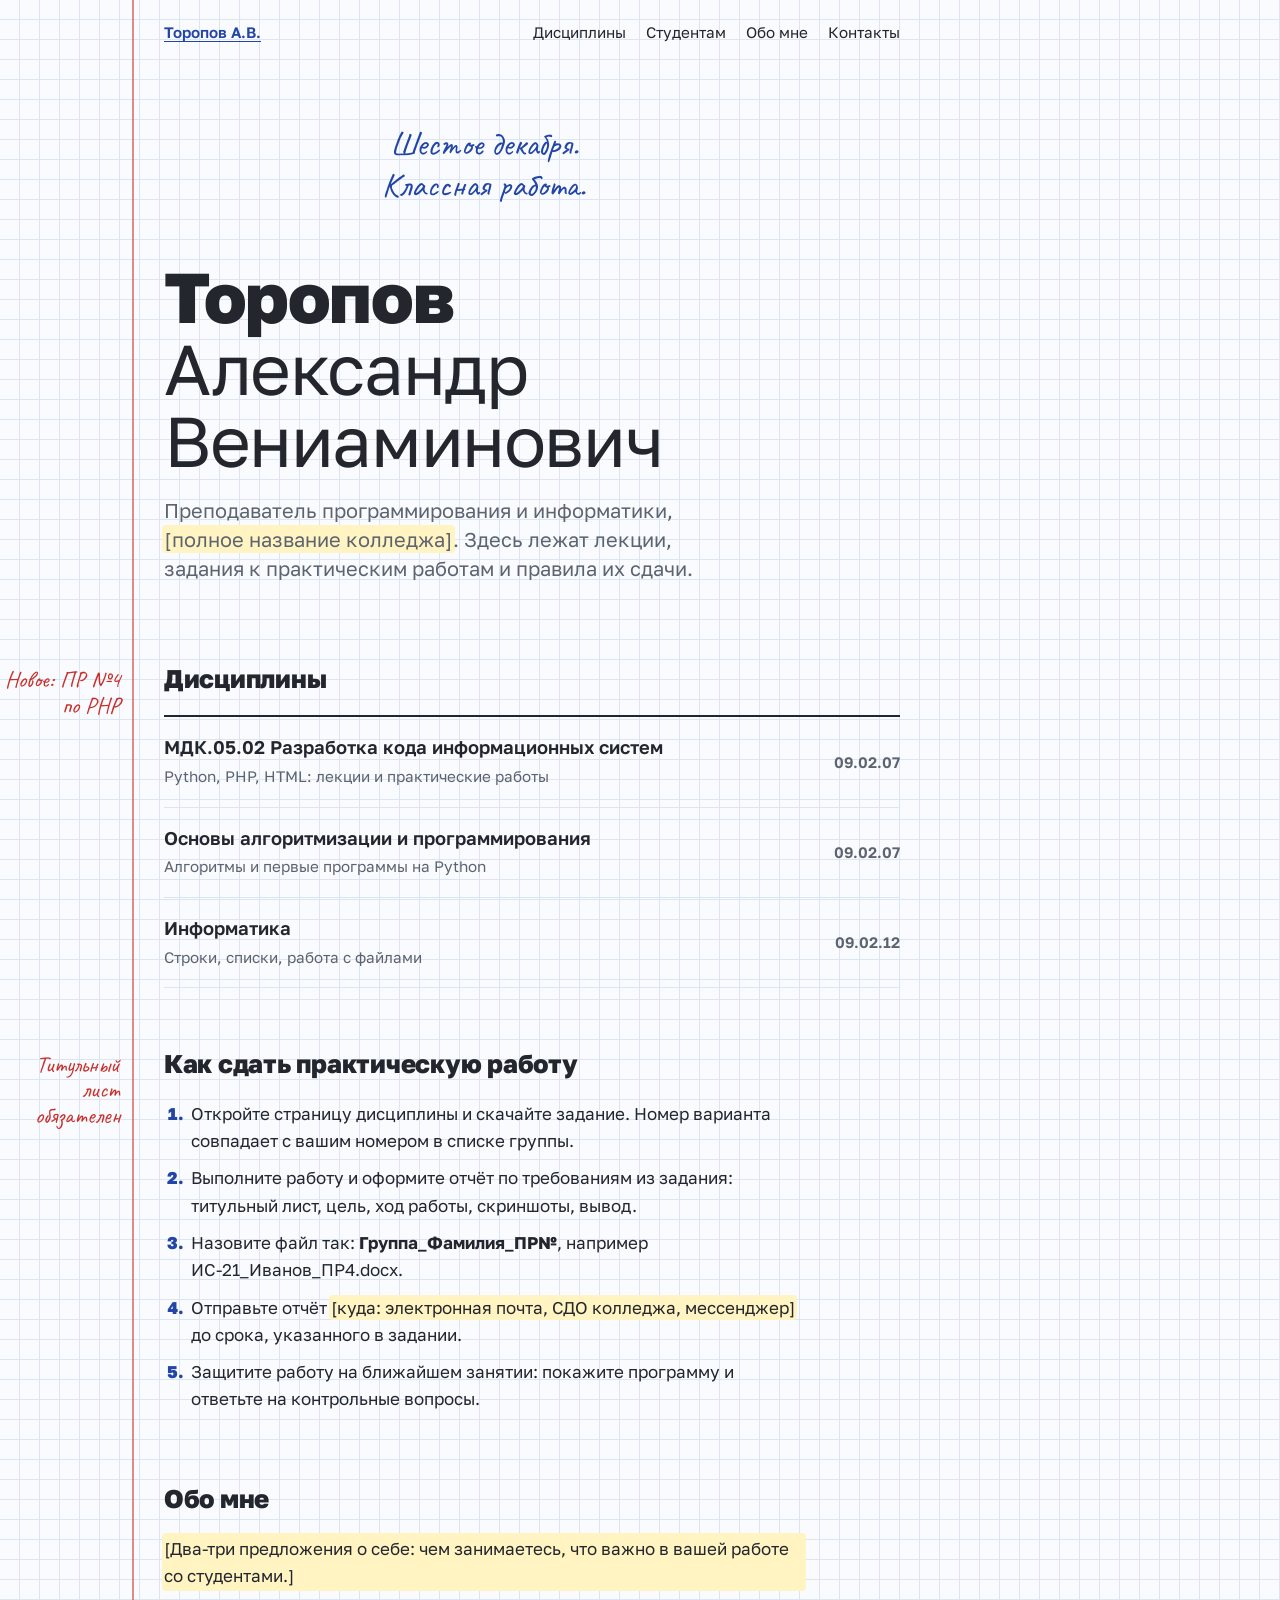
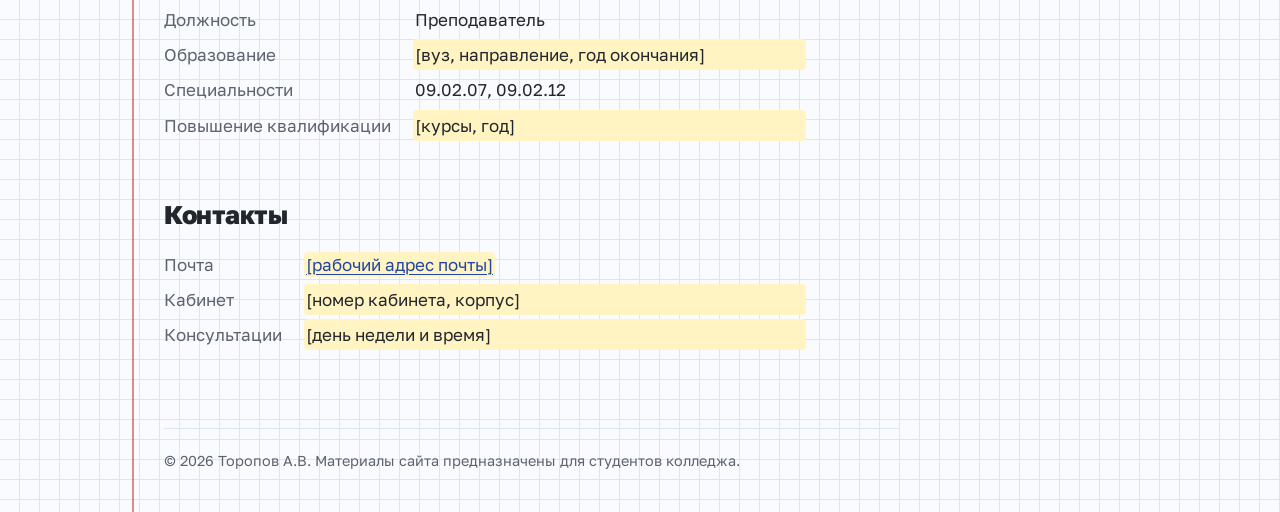
==== index.html @ 3edda4d0 "Первая версия сайта преподавателя Главная страница, страницы дисциплин (МДК.05.02, Основы алгоритмиз" ====
<!DOCTYPE html>
<html lang="ru">
<head>
  <meta charset="utf-8">
  <meta name="viewport" content="width=device-width, initial-scale=1">
  <title>Торопов Александр Вениаминович — преподаватель</title>
  <meta name="description" content="Персональный сайт преподавателя Торопова А.В.: дисциплины, лекции, практические работы, правила сдачи и контакты.">
  <link rel="preconnect" href="https://fonts.googleapis.com">
  <link rel="preconnect" href="https://fonts.gstatic.com" crossorigin>
  <link rel="stylesheet" href="https://fonts.googleapis.com/css2?family=Caveat:wght@500&family=Golos+Text:wght@400;600;800&display=swap">
  <link rel="stylesheet" href="css/style.css">
</head>
<body>
  <a class="skip" href="#main">Перейти к содержанию</a>

  <div class="sheet">
    <header class="top">
      <a class="home" href="index.html" aria-current="page">Торопов А.В.</a>
      <nav aria-label="Разделы сайта">
        <ul>
          <li><a href="#disciplines">Дисциплины</a></li>
          <li><a href="#students">Студентам</a></li>
          <li><a href="#about">Обо мне</a></li>
          <li><a href="#contacts">Контакты</a></li>
        </ul>
      </nav>
    </header>

    <main id="main" class="row">
      <div class="body">
        <section class="hero">
          <p class="date">
            <span><time id="today">Добро пожаловать.</time></span>
            <span>Классная работа.</span>
          </p>
          <h1 class="name">
            <span>Торопов</span>
            <span class="given">Александр Вениаминович</span>
          </h1>
          <p class="role">
            Преподаватель программирования и информатики,
            <span class="todo">[полное название колледжа]</span>.
            Здесь лежат лекции, задания к практическим работам и правила их сдачи.
          </p>
        </section>
      </div>

      <!-- Пометка на полях: короткое объявление красной ручкой. Замените или удалите. -->
      <aside class="note" aria-label="Объявление">Новое: ПР&nbsp;№4 по PHP</aside>
      <div class="body">
        <section class="section" id="disciplines" aria-labelledby="disciplines-h">
          <h2 id="disciplines-h">Дисциплины</h2>
          <ul class="subjects">
            <li>
              <a href="disciplines/mdk-05-02.html">
                <h3>МДК.05.02 Разработка кода информационных систем</h3>
                <span class="meta">Python, PHP, HTML: лекции и практические работы</span>
                <span class="code">09.02.07</span>
              </a>
            </li>
            <li>
              <a href="disciplines/osnovy-algoritmizacii.html">
                <h3>Основы алгоритмизации и программирования</h3>
                <span class="meta">Алгоритмы и первые программы на Python</span>
                <span class="code">09.02.07</span>
              </a>
            </li>
            <li>
              <a href="disciplines/informatika.html">
                <h3>Информатика</h3>
                <span class="meta">Строки, списки, работа с файлами</span>
                <span class="code">09.02.12</span>
              </a>
            </li>
          </ul>
        </section>
      </div>

      <aside class="note" aria-label="Напоминание">Титульный лист обязателен</aside>
      <div class="body">
        <section class="section" id="students" aria-labelledby="students-h">
          <h2 id="students-h">Как сдать практическую работу</h2>
          <ol class="steps">
            <li>Откройте страницу дисциплины и скачайте задание. Номер варианта совпадает с вашим номером в списке группы.</li>
            <li>Выполните работу и оформите отчёт по требованиям из задания: титульный лист, цель, ход работы, скриншоты, вывод.</li>
            <li>Назовите файл так: <strong>Группа_Фамилия_ПР№</strong>, например ИС-21_Иванов_ПР4.docx.</li>
            <li>Отправьте отчёт <span class="todo">[куда: электронная почта, СДО колледжа, мессенджер]</span> до срока, указанного в задании.</li>
            <li>Защитите работу на ближайшем занятии: покажите программу и ответьте на контрольные вопросы.</li>
          </ol>
        </section>

        <section class="section" id="about" aria-labelledby="about-h">
          <h2 id="about-h">Обо мне</h2>
          <p class="todo">[Два-три предложения о себе: чем занимаетесь, что важно в вашей работе со студентами.]</p>
          <dl class="facts">
            <dt>Должность</dt>
            <dd>Преподаватель</dd>
            <dt>Образование</dt>
            <dd class="todo">[вуз, направление, год окончания]</dd>
            <dt>Специальности</dt>
            <dd>09.02.07, 09.02.12</dd>
            <dt>Повышение квалификации</dt>
            <dd class="todo">[курсы, год]</dd>
          </dl>
        </section>

        <section class="section" id="contacts" aria-labelledby="contacts-h">
          <h2 id="contacts-h">Контакты</h2>
          <dl class="facts">
            <dt>Почта</dt>
            <dd><a class="todo" href="mailto:example@example.ru">[рабочий адрес почты]</a></dd>
            <dt>Кабинет</dt>
            <dd class="todo">[номер кабинета, корпус]</dd>
            <dt>Консультации</dt>
            <dd class="todo">[день недели и время]</dd>
          </dl>
        </section>
      </div>
    </main>

    <footer class="foot">
      © 2026 Торопов А.В. Материалы сайта предназначены для студентов колледжа.
    </footer>
  </div>

  <script src="js/date.js"></script>
</body>
</html>
---- css/style.css ----
/* Персональный сайт преподавателя. Тема: тетрадь в клетку. */

:root {
  --paper: #f9fbfe;      /* лист */
  --grid: #dce6f2;       /* клетка */
  --margin: #c8312b;     /* красная линия полей и пометки учителя */
  --ink: #2346a6;        /* синяя ручка: ссылки, рукописные строки */
  --graphite: #23262d;   /* основной текст */
  --pencil: #5d6470;     /* второстепенный текст */

  --cell: 20px;          /* одна клетка ≈ 5 мм */
  --gutter: 132px;       /* ширина полей слева */

  --font-text: "Golos Text", "Segoe UI", "Helvetica Neue", Arial, sans-serif;
  --font-hand: "Caveat", "Segoe Print", "Comic Sans MS", cursive;
}

*,
*::before,
*::after { box-sizing: border-box; }

html { -webkit-text-size-adjust: 100%; }

body {
  margin: 0;
  color: var(--graphite);
  font-family: var(--font-text);
  font-size: 1.0625rem;
  line-height: 1.6;
  background-color: var(--paper);
  background-image:
    linear-gradient(var(--grid) 1px, transparent 1px),
    linear-gradient(90deg, var(--grid) 1px, transparent 1px);
  background-size: var(--cell) var(--cell);
  background-position: -1px -1px;
}

/* Красная линия полей: тянется на всю высоту страницы */
.sheet::before {
  content: "";
  position: absolute;
  top: 0;
  bottom: 0;
  left: var(--gutter);
  width: 2px;
  background: var(--margin);
  opacity: .55;
  pointer-events: none;
}

a { color: var(--ink); text-underline-offset: 3px; text-decoration-thickness: 1px; }
a:hover { text-decoration-thickness: 2px; }

:focus-visible {
  outline: 3px solid var(--ink);
  outline-offset: 3px;
  border-radius: 2px;
}

.skip {
  position: absolute;
  left: -999px;
  top: 8px;
  background: var(--graphite);
  color: #fff;
  padding: 8px 14px;
  z-index: 10;
}
.skip:focus { left: 8px; }

/* Сетка страницы: поля + рабочая колонка */
.sheet {
  position: relative;
  min-height: 100vh;
  display: grid;
  grid-template-columns: var(--gutter) minmax(0, 46rem);
  column-gap: 32px;
  padding: 0 24px 0 0;
}

.row {
  grid-column: 1 / -1;
  display: grid;
  grid-template-columns: subgrid;
  column-gap: inherit;
}

.note {
  grid-column: 1;
  padding: 0 12px 0 4px;
  text-align: right;
  font-family: var(--font-hand);
  font-size: 1.45rem;
  line-height: 1.1;
  color: var(--margin);
  hyphens: auto;
  padding-top: 44px; /* вровень с заголовком раздела */
}

.body { grid-column: 2; }

/* Шапка */
.top {
  grid-column: 2;
  display: flex;
  flex-wrap: wrap;
  justify-content: space-between;
  gap: 8px 24px;
  padding: 20px 0;
  font-size: .95rem;
}
.top a { color: var(--graphite); text-decoration: none; }
.top a:hover, .top a[aria-current="page"] { color: var(--ink); text-decoration: underline; }
.top nav ul { display: flex; flex-wrap: wrap; gap: 4px 20px; margin: 0; padding: 0; list-style: none; }
.home { font-weight: 600; }

/* Первый экран: как начинают страницу в тетради */
.hero { padding: 60px 0 40px; }

.date {
  margin: 0;
  font-family: var(--font-hand);
  font-size: 2.1rem;
  line-height: 1.2;
  color: var(--ink);
  text-align: center;
}
.date span { display: block; }

.name {
  margin: 56px 0 0;
  font-size: clamp(2.4rem, 6.2vw, 4.4rem);
  font-weight: 800;
  line-height: 1.02;
  letter-spacing: -.02em;
}
.name span { display: block; }
.name .given { font-weight: 400; }

.role {
  margin: 20px 0 0;
  max-width: 34rem;
  font-size: 1.25rem;
  line-height: 1.45;
  color: var(--pencil);
}

/* Разделы */
.section { padding: 40px 0 20px; }

h2 {
  margin: 0 0 20px;
  font-size: 1.6rem;
  font-weight: 800;
  line-height: 1.25;
  letter-spacing: -.01em;
}
h3 { margin: 0; font-size: 1.15rem; font-weight: 600; line-height: 1.35; }
p { margin: 0 0 1em; max-width: 40rem; }

/* Список дисциплин: строки тетради, а не карточки */
.subjects { margin: 0; padding: 0; list-style: none; border-top: 2px solid var(--graphite); }
.subjects li { border-bottom: 1px solid var(--grid); }
.subjects a {
  display: grid;
  grid-template-columns: minmax(0, 1fr) auto;
  gap: 4px 20px;
  padding: 18px 0;
  color: inherit;
  text-decoration: none;
}
.subjects a:hover h3 { color: var(--ink); text-decoration: underline; text-underline-offset: 3px; }
.subjects .meta { grid-column: 1; color: var(--pencil); font-size: .95rem; }
.subjects .code { grid-row: 1 / span 2; grid-column: 2; align-self: center; font-weight: 600; color: var(--pencil); font-size: .95rem; white-space: nowrap; }

/* Правила для студентов — это и правда последовательность шагов */
.steps { margin: 0; padding-left: 1.4em; max-width: 40rem; }
.steps li { margin-bottom: .6em; padding-left: .2em; }
.steps li::marker { font-weight: 800; color: var(--ink); }

.facts { margin: 0; display: grid; grid-template-columns: max-content minmax(0, 1fr); gap: 8px 24px; max-width: 40rem; }
.facts dt { color: var(--pencil); }
.facts dd { margin: 0; }

/* Заглушки, которые нужно заменить */
.todo {
  background: #fff4c2;
  box-shadow: 0 0 0 2px #fff4c2;
  border-radius: 2px;
}

/* Страница дисциплины */
.crumbs { margin: 40px 0 0; font-size: .95rem; color: var(--pencil); }
.page-title { margin: 12px 0 8px; font-size: clamp(2rem, 4.6vw, 3rem); font-weight: 800; line-height: 1.08; letter-spacing: -.02em; }
.page-lead { color: var(--pencil); font-size: 1.15rem; }

.works { margin: 0; padding: 0; list-style: none; border-top: 2px solid var(--graphite); }
.works li {
  display: grid;
  grid-template-columns: 4.5rem minmax(0, 1fr) auto;
  gap: 4px 16px;
  align-items: baseline;
  padding: 14px 0;
  border-bottom: 1px solid var(--grid);
}
.works .num { font-weight: 800; color: var(--pencil); }
/* У лекций нет номера — строка без первой колонки */
.works .num:empty { display: none; }
.works li:has(> .num:empty) { grid-template-columns: minmax(0, 1fr) auto; }
.works .files { display: flex; gap: 14px; font-size: .95rem; white-space: nowrap; }
.works .soon { color: var(--pencil); font-size: .95rem; }

/* Подвал */
.foot {
  grid-column: 2;
  margin-top: 60px;
  padding: 20px 0 40px;
  border-top: 1px solid var(--grid);
  color: var(--pencil);
  font-size: .9rem;
}

/* Плавное появление даты — единственная анимация на сайте */
@media (prefers-reduced-motion: no-preference) {
  .date span {
    clip-path: inset(0 100% 0 0);
    animation: write 1.1s steps(28, end) forwards;
  }
  .date span + span { animation-delay: 1s; }
  @keyframes write { to { clip-path: inset(0 0 0 0); } }
}

/* Узкие экраны: поля сужаются, пометки уходят над текстом */
@media (max-width: 720px) {
  :root { --gutter: 28px; }
  body { font-size: 1rem; }
  .sheet { grid-template-columns: minmax(0, 1fr); padding: 0 20px 0 calc(var(--gutter) + 18px); }
  .note, .body, .top, .foot { grid-column: 1; }
  .sheet::before { left: var(--gutter); }
  .note { text-align: left; padding: 0; font-size: 1.35rem; margin-top: 24px; }
  .facts { grid-template-columns: minmax(0, 1fr); gap: 0; }
  .facts dt { margin-top: 12px; font-size: .9rem; }
  .note + .body .section, .note + .body .hero { padding-top: 8px; }
  .hero { padding-top: 32px; }
  .date { font-size: 1.8rem; }
  .name { margin-top: 36px; }
  .works li { grid-template-columns: 3.5rem minmax(0, 1fr); }
  .works .files, .works .soon { grid-column: 2; }
  .works li:has(> .num:empty) { grid-template-columns: minmax(0, 1fr); }
  .works li:has(> .num:empty) .soon, .works li:has(> .num:empty) .files { grid-column: 1; }
}

@media print {
  body { background: #fff; }
  .sheet::before, .top nav, .skip { display: none; }
}
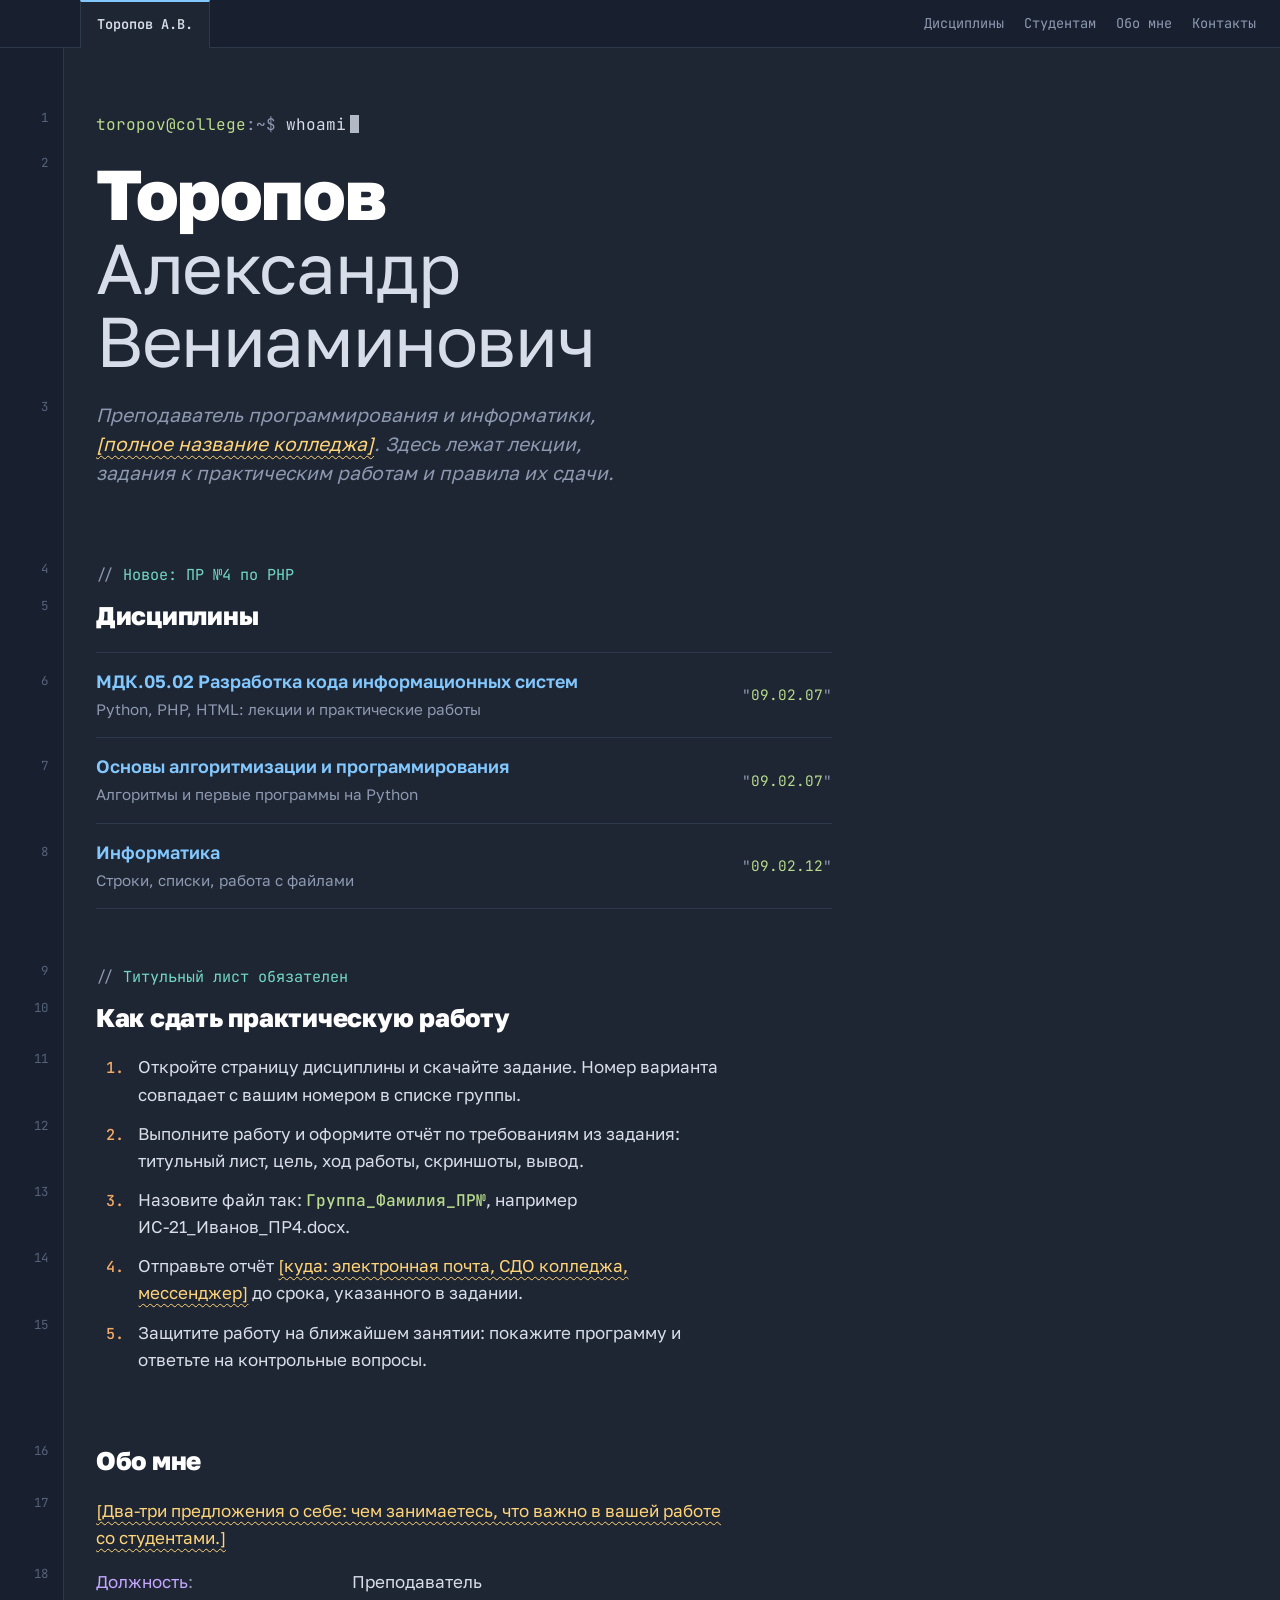
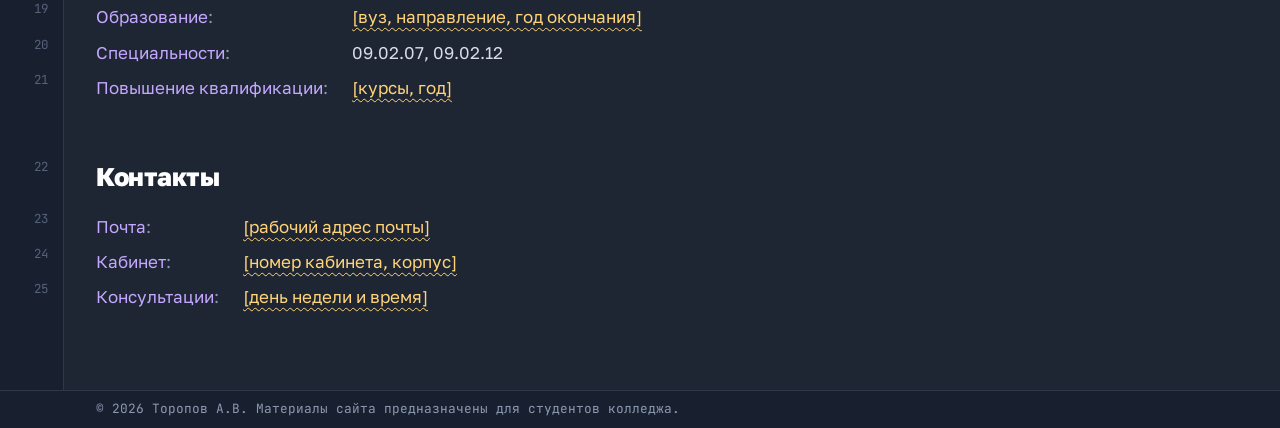
==== commit a0155363: "Новое оформление: тема «редактор кода» под направление IT Номера строк слева, подсветка синтаксиса в" ====
--- a/index.html
+++ b/index.html
@@ -7,7 +7,7 @@
   <meta name="description" content="Персональный сайт преподавателя Торопова А.В.: дисциплины, лекции, практические работы, правила сдачи и контакты.">
   <link rel="preconnect" href="https://fonts.googleapis.com">
   <link rel="preconnect" href="https://fonts.gstatic.com" crossorigin>
-  <link rel="stylesheet" href="https://fonts.googleapis.com/css2?family=Caveat:wght@500&family=Golos+Text:wght@400;600;800&display=swap">
+  <link rel="stylesheet" href="https://fonts.googleapis.com/css2?family=Golos+Text:wght@400;600;800&family=JetBrains+Mono:ital,wght@0,400;0,500;1,400&display=swap">
   <link rel="stylesheet" href="css/style.css">
 </head>
 <body>
@@ -29,10 +29,7 @@
     <main id="main" class="row">
       <div class="body">
         <section class="hero">
-          <p class="date">
-            <span><time id="today">Добро пожаловать.</time></span>
-            <span>Классная работа.</span>
-          </p>
+          <p class="date" aria-hidden="true"><span class="user">toropov@college</span>:~$ <span class="cmd">whoami</span></p>
           <h1 class="name">
             <span>Торопов</span>
             <span class="given">Александр Вениаминович</span>
@@ -45,8 +42,8 @@
         </section>
       </div>
 
-      <!-- Пометка на полях: короткое объявление красной ручкой. Замените или удалите. -->
-      <aside class="note" aria-label="Объявление">Новое: ПР&nbsp;№4 по PHP</aside>
+      <!-- Объявление-комментарий: новая работа, срок сдачи. Замените текст или удалите блок. -->
+      <aside class="note" aria-label="Объявление"><span class="slash" aria-hidden="true">// </span>Новое: ПР&nbsp;№4 по PHP</aside>
       <div class="body">
         <section class="section" id="disciplines" aria-labelledby="disciplines-h">
           <h2 id="disciplines-h">Дисциплины</h2>
@@ -76,7 +73,7 @@
         </section>
       </div>
 
-      <aside class="note" aria-label="Напоминание">Титульный лист обязателен</aside>
+      <aside class="note" aria-label="Напоминание"><span class="slash" aria-hidden="true">// </span>Титульный лист обязателен</aside>
       <div class="body">
         <section class="section" id="students" aria-labelledby="students-h">
           <h2 id="students-h">Как сдать практическую работу</h2>
@@ -123,6 +120,5 @@
     </footer>
   </div>
 
-  <script src="js/date.js"></script>
 </body>
 </html>
--- a/css/style.css
+++ b/css/style.css
@@ -1,81 +1,96 @@
-/* Персональный сайт преподавателя. Тема: тетрадь в клетку. */
+/* Персональный сайт преподавателя. Тема: редактор кода.
+   Страница выглядит как открытый файл: слева номера строк,
+   заголовки и коды специальностей окрашены, как подсветка синтаксиса. */
+
+/* Высота строки элемента — чтобы номер строки вставал вровень с текстом */
+@property --lh {
+  syntax: "<length>";
+  inherits: true;
+  initial-value: 1.7rem;
+}
 
 :root {
-  --paper: #f9fbfe;      /* лист */
-  --grid: #dce6f2;       /* клетка */
-  --margin: #c8312b;     /* красная линия полей и пометки учителя */
-  --ink: #2346a6;        /* синяя ручка: ссылки, рукописные строки */
-  --graphite: #23262d;   /* основной текст */
-  --pencil: #5d6470;     /* второстепенный текст */
-
-  --cell: 20px;          /* одна клетка ≈ 5 мм */
-  --gutter: 132px;       /* ширина полей слева */
+  --bg: #1e2533;         /* фон редактора */
+  --gutter-bg: #182030;  /* колонка номеров строк, шапка, строка состояния */
+  --rule: #2e384b;       /* тонкие разделители */
+  --text: #d8dee9;       /* основной текст */
+  --dim: #8d99b0;        /* комментарии и второстепенный текст */
+  --ln: #56627a;         /* номера строк */
+
+  /* Подсветка синтаксиса */
+  --kw: #c4a7ff;         /* ключевые слова: метки разделов */
+  --fn: #82c8ff;         /* имена функций: ссылки, дисциплины */
+  --str: #b8db8c;        /* строки: коды специальностей */
+  --num: #f5ab66;        /* числа: шаги, номера работ */
+  --note: #72d7c6;       /* комментарии-объявления */
+  --warn: #ffd479;       /* предупреждение: место ещё не заполнено */
+
+  --gutter: 64px;        /* ширина колонки номеров строк */
+  --gap: 32px;
 
   --font-text: "Golos Text", "Segoe UI", "Helvetica Neue", Arial, sans-serif;
-  --font-hand: "Caveat", "Segoe Print", "Comic Sans MS", cursive;
+  --font-code: "JetBrains Mono", "Cascadia Mono", Consolas, "DejaVu Sans Mono", monospace;
 }
 
 *,
 *::before,
 *::after { box-sizing: border-box; }
 
-html { -webkit-text-size-adjust: 100%; }
+html { -webkit-text-size-adjust: 100%; background: var(--bg); }
 
 body {
   margin: 0;
-  color: var(--graphite);
+  color: var(--text);
   font-family: var(--font-text);
   font-size: 1.0625rem;
   line-height: 1.6;
-  background-color: var(--paper);
-  background-image:
-    linear-gradient(var(--grid) 1px, transparent 1px),
-    linear-gradient(90deg, var(--grid) 1px, transparent 1px);
-  background-size: var(--cell) var(--cell);
-  background-position: -1px -1px;
-}
-
-/* Красная линия полей: тянется на всю высоту страницы */
+  background: var(--bg);
+  counter-reset: ln;
+}
+
+::selection { background: #3a4d74; }
+
+a { color: var(--fn); text-underline-offset: 3px; text-decoration-thickness: 1px; }
+a:hover { text-decoration-thickness: 2px; }
+
+:focus-visible {
+  outline: 2px solid var(--fn);
+  outline-offset: 3px;
+  border-radius: 2px;
+}
+
+.skip {
+  position: absolute;
+  left: -999px;
+  top: 8px;
+  background: var(--fn);
+  color: var(--bg);
+  padding: 8px 14px;
+  z-index: 10;
+}
+.skip:focus { left: 8px; }
+
+/* Сетка страницы: колонка номеров + рабочая колонка */
+.sheet {
+  position: relative;      /* от неё отсчитываются номера строк */
+  min-height: 100vh;
+  display: grid;
+  grid-template-columns: var(--gutter) minmax(0, 46rem) minmax(24px, 1fr);
+  grid-template-rows: auto 1fr auto;
+  column-gap: var(--gap);
+}
+
+/* Колонка номеров строк на всю высоту */
 .sheet::before {
   content: "";
   position: absolute;
   top: 0;
   bottom: 0;
-  left: var(--gutter);
-  width: 2px;
-  background: var(--margin);
-  opacity: .55;
+  left: 0;
+  width: var(--gutter);
+  background: var(--gutter-bg);
+  border-right: 1px solid var(--rule);
   pointer-events: none;
-}
-
-a { color: var(--ink); text-underline-offset: 3px; text-decoration-thickness: 1px; }
-a:hover { text-decoration-thickness: 2px; }
-
-:focus-visible {
-  outline: 3px solid var(--ink);
-  outline-offset: 3px;
-  border-radius: 2px;
-}
-
-.skip {
-  position: absolute;
-  left: -999px;
-  top: 8px;
-  background: var(--graphite);
-  color: #fff;
-  padding: 8px 14px;
-  z-index: 10;
-}
-.skip:focus { left: 8px; }
-
-/* Сетка страницы: поля + рабочая колонка */
-.sheet {
-  position: relative;
-  min-height: 100vh;
-  display: grid;
-  grid-template-columns: var(--gutter) minmax(0, 46rem);
-  column-gap: 32px;
-  padding: 0 24px 0 0;
 }
 
 .row {
@@ -83,66 +98,102 @@
   display: grid;
   grid-template-columns: subgrid;
   column-gap: inherit;
-}
-
-.note {
-  grid-column: 1;
-  padding: 0 12px 0 4px;
-  text-align: right;
-  font-family: var(--font-hand);
-  font-size: 1.45rem;
-  line-height: 1.1;
-  color: var(--margin);
-  hyphens: auto;
-  padding-top: 44px; /* вровень с заголовком раздела */
+  align-content: start;
 }
 
 .body { grid-column: 2; }
 
-/* Шапка */
+/* Номера строк. Каждый блок текста — «строка» файла. */
+.date, .name, .role, h2, .section > p, .subjects a, .steps li, .facts dt,
+.note, .crumbs, .page-title, .page-lead, .works li {
+  --lh: 1lh;
+  counter-increment: ln;
+}
+.date::before, .name::before, .role::before, h2::before, .section > p::before,
+.subjects a::before, .steps li::before, .facts dt::before, .note::before,
+.crumbs::before, .page-title::before, .page-lead::before, .works li::before {
+  content: counter(ln);
+  position: absolute;
+  left: 0;
+  width: var(--gutter);
+  height: var(--lh);
+  padding-right: 16px;
+  display: flex;
+  align-items: center;
+  justify-content: flex-end;
+  font: 400 .78rem/1 var(--font-code);
+  font-style: normal;
+  letter-spacing: 0;
+  color: var(--ln);
+  text-decoration: none;
+  pointer-events: none;
+}
+
+/* Шапка — полоса вкладок редактора */
 .top {
-  grid-column: 2;
+  grid-column: 1 / -1;
   display: flex;
   flex-wrap: wrap;
+  align-items: stretch;
   justify-content: space-between;
-  gap: 8px 24px;
-  padding: 20px 0;
-  font-size: .95rem;
-}
-.top a { color: var(--graphite); text-decoration: none; }
-.top a:hover, .top a[aria-current="page"] { color: var(--ink); text-decoration: underline; }
-.top nav ul { display: flex; flex-wrap: wrap; gap: 4px 20px; margin: 0; padding: 0; list-style: none; }
-.home { font-weight: 600; }
-
-/* Первый экран: как начинают страницу в тетради */
-.hero { padding: 60px 0 40px; }
+  gap: 0 24px;
+  padding: 0 24px 0 calc(var(--gutter) + var(--gap) - 16px);
+  background: var(--gutter-bg);
+  border-bottom: 1px solid var(--rule);
+  font-family: var(--font-code);
+  font-size: .85rem;
+  position: relative;
+  z-index: 1;
+}
+.top a { color: var(--dim); text-decoration: none; }
+.top a:hover { color: var(--text); }
+.home {
+  display: flex;
+  align-items: center;
+  padding: 12px 16px;
+  margin-bottom: -1px;
+  color: var(--text) !important;
+  background: var(--bg);
+  border-top: 2px solid var(--fn);
+  border-right: 1px solid var(--rule);
+  border-left: 1px solid var(--rule);
+}
+.home[aria-current="page"] { font-weight: 600; }
+.top nav { display: flex; align-items: center; }
+.top nav ul { display: flex; flex-wrap: wrap; gap: 4px 20px; margin: 0; padding: 10px 0; list-style: none; }
+
+/* Первый экран: команда в терминале и её ответ */
+.hero { padding: 64px 0 40px; }
 
 .date {
   margin: 0;
-  font-family: var(--font-hand);
-  font-size: 2.1rem;
-  line-height: 1.2;
-  color: var(--ink);
-  text-align: center;
-}
-.date span { display: block; }
+  font-family: var(--font-code);
+  font-size: 1rem;
+  line-height: 1.6;
+  color: var(--dim);
+}
+.date .user { color: var(--str); }
+.date .cmd { color: var(--text); }
 
 .name {
-  margin: 56px 0 0;
+  margin: 20px 0 0;
   font-size: clamp(2.4rem, 6.2vw, 4.4rem);
   font-weight: 800;
-  line-height: 1.02;
+  line-height: 1.04;
   letter-spacing: -.02em;
+  color: #fff;
 }
 .name span { display: block; }
-.name .given { font-weight: 400; }
-
+.name .given { font-weight: 400; color: var(--text); }
+
+/* Описание — как строка документации над функцией */
 .role {
-  margin: 20px 0 0;
+  margin: 24px 0 0;
   max-width: 34rem;
-  font-size: 1.25rem;
-  line-height: 1.45;
-  color: var(--pencil);
+  font-size: 1.2rem;
+  line-height: 1.5;
+  color: var(--dim);
+  font-style: italic;
 }
 
 /* Разделы */
@@ -154,103 +205,163 @@
   font-weight: 800;
   line-height: 1.25;
   letter-spacing: -.01em;
-}
-h3 { margin: 0; font-size: 1.15rem; font-weight: 600; line-height: 1.35; }
+  color: #fff;
+}
+h3 { margin: 0; font-size: 1.12rem; font-weight: 600; line-height: 1.35; color: var(--fn); }
 p { margin: 0 0 1em; max-width: 40rem; }
 
-/* Список дисциплин: строки тетради, а не карточки */
-.subjects { margin: 0; padding: 0; list-style: none; border-top: 2px solid var(--graphite); }
-.subjects li { border-bottom: 1px solid var(--grid); }
+/* Объявления — комментарии в коде */
+.note {
+  grid-column: 2;
+  margin: 36px 0 0;
+  font-family: var(--font-code);
+  font-size: .95rem;
+  line-height: 1.6;
+  color: var(--note);
+}
+.note > .slash { color: var(--dim); }
+.note + .body > .section:first-child { padding-top: 12px; }
+
+/* Список дисциплин: как файлы в проводнике проекта */
+.subjects { margin: 0; padding: 0; list-style: none; border-top: 1px solid var(--rule); }
+.subjects li { border-bottom: 1px solid var(--rule); }
 .subjects a {
+  --lh: calc(1.12rem * 1.35);
   display: grid;
   grid-template-columns: minmax(0, 1fr) auto;
   gap: 4px 20px;
-  padding: 18px 0;
+  padding: 16px 0;
   color: inherit;
   text-decoration: none;
 }
-.subjects a:hover h3 { color: var(--ink); text-decoration: underline; text-underline-offset: 3px; }
-.subjects .meta { grid-column: 1; color: var(--pencil); font-size: .95rem; }
-.subjects .code { grid-row: 1 / span 2; grid-column: 2; align-self: center; font-weight: 600; color: var(--pencil); font-size: .95rem; white-space: nowrap; }
+.subjects a:hover h3 { text-decoration: underline; text-underline-offset: 3px; }
+.subjects .meta { grid-column: 1; color: var(--dim); font-size: .95rem; }
+.subjects .code {
+  grid-row: 1 / span 2;
+  grid-column: 2;
+  align-self: center;
+  font: 400 .9rem var(--font-code);
+  color: var(--str);
+  white-space: nowrap;
+}
+.subjects .code::before, .subjects .code::after { content: "\""; color: var(--dim); }
 
 /* Правила для студентов — это и правда последовательность шагов */
-.steps { margin: 0; padding-left: 1.4em; max-width: 40rem; }
-.steps li { margin-bottom: .6em; padding-left: .2em; }
-.steps li::marker { font-weight: 800; color: var(--ink); }
+.steps { margin: 0; padding-left: 2.2em; max-width: 40rem; }
+.steps li { margin-bottom: .7em; padding-left: .3em; }
+.steps li::marker { font: 500 .95rem var(--font-code); color: var(--num); }
+.steps strong { font: 500 .95em var(--font-code); color: var(--str); }
 
 .facts { margin: 0; display: grid; grid-template-columns: max-content minmax(0, 1fr); gap: 8px 24px; max-width: 40rem; }
-.facts dt { color: var(--pencil); }
+.facts dt { color: var(--kw); }
+.facts dt::after { content: ":"; color: var(--dim); }
 .facts dd { margin: 0; }
 
-/* Заглушки, которые нужно заменить */
+/* Заглушки, которые нужно заменить: жёлтая волна, как предупреждение в редакторе */
 .todo {
-  background: #fff4c2;
-  box-shadow: 0 0 0 2px #fff4c2;
-  border-radius: 2px;
-}
+  color: var(--warn);
+  text-decoration: underline wavy var(--warn);
+  text-decoration-thickness: 1px;
+  text-underline-offset: 4px;
+  text-decoration-skip-ink: none;
+}
+a.todo { color: var(--warn); }
 
 /* Страница дисциплины */
-.crumbs { margin: 40px 0 0; font-size: .95rem; color: var(--pencil); }
-.page-title { margin: 12px 0 8px; font-size: clamp(2rem, 4.6vw, 3rem); font-weight: 800; line-height: 1.08; letter-spacing: -.02em; }
-.page-lead { color: var(--pencil); font-size: 1.15rem; }
-
-.works { margin: 0; padding: 0; list-style: none; border-top: 2px solid var(--graphite); }
+.crumbs { margin: 40px 0 0; font: 400 .9rem/1.6 var(--font-code); color: var(--dim); }
+.crumbs a { color: var(--dim); }
+.crumbs a:hover { color: var(--fn); }
+.page-title { margin: 12px 0 8px; font-size: clamp(2rem, 4.6vw, 3rem); font-weight: 800; line-height: 1.1; letter-spacing: -.02em; color: #fff; }
+.page-lead { color: var(--dim); font-size: 1.15rem; }
+
+.works { margin: 0; padding: 0; list-style: none; border-top: 1px solid var(--rule); }
 .works li {
   display: grid;
   grid-template-columns: 4.5rem minmax(0, 1fr) auto;
   gap: 4px 16px;
   align-items: baseline;
   padding: 14px 0;
-  border-bottom: 1px solid var(--grid);
-}
-.works .num { font-weight: 800; color: var(--pencil); }
+  border-bottom: 1px solid var(--rule);
+}
+.works .num { font: 500 .95rem var(--font-code); color: var(--num); }
+.works li::before { margin-top: 3px; }
 /* У лекций нет номера — строка без первой колонки */
 .works .num:empty { display: none; }
 .works li:has(> .num:empty) { grid-template-columns: minmax(0, 1fr) auto; }
 .works .files { display: flex; gap: 14px; font-size: .95rem; white-space: nowrap; }
-.works .soon { color: var(--pencil); font-size: .95rem; }
-
-/* Подвал */
+.works .soon { font: italic 400 .85rem var(--font-code); color: var(--dim); white-space: nowrap; }
+.works .soon::before { content: "// "; }
+
+/* Подвал — строка состояния редактора */
 .foot {
-  grid-column: 2;
-  margin-top: 60px;
-  padding: 20px 0 40px;
-  border-top: 1px solid var(--grid);
-  color: var(--pencil);
-  font-size: .9rem;
-}
-
-/* Плавное появление даты — единственная анимация на сайте */
+  grid-column: 1 / -1;
+  margin: 60px 0 0;
+  padding: 8px 24px 8px calc(var(--gutter) + var(--gap));
+  background: var(--gutter-bg);
+  border-top: 1px solid var(--rule);
+  color: var(--dim);
+  font: 400 .8rem/1.6 var(--font-code);
+  position: relative;
+  z-index: 1;
+}
+
+/* Мигающий курсор после команды — единственная анимация на сайте */
+.date .cmd::after {
+  content: "";
+  display: inline-block;
+  width: .55em;
+  height: 1.1em;
+  margin-left: .25em;
+  vertical-align: -.2em;
+  background: var(--text);
+  opacity: .8;
+}
 @media (prefers-reduced-motion: no-preference) {
-  .date span {
-    clip-path: inset(0 100% 0 0);
-    animation: write 1.1s steps(28, end) forwards;
+  .date .cmd {
+    display: inline-block;
+    overflow: hidden;
+    white-space: nowrap;
+    vertical-align: bottom;
+    max-width: 0;
+    animation: type .6s steps(6, end) .4s forwards;
   }
-  .date span + span { animation-delay: 1s; }
-  @keyframes write { to { clip-path: inset(0 0 0 0); } }
-}
-
-/* Узкие экраны: поля сужаются, пометки уходят над текстом */
+  .date .cmd::after { animation: blink 1.1s steps(1) 1s 4; }
+  @keyframes type { to { max-width: 10ch; } }
+  @keyframes blink { 50% { opacity: 0; } }
+}
+
+/* Узкие экраны: колонка номеров сужается */
 @media (max-width: 720px) {
-  :root { --gutter: 28px; }
+  :root { --gutter: 38px; --gap: 16px; }
   body { font-size: 1rem; }
-  .sheet { grid-template-columns: minmax(0, 1fr); padding: 0 20px 0 calc(var(--gutter) + 18px); }
-  .note, .body, .top, .foot { grid-column: 1; }
-  .sheet::before { left: var(--gutter); }
-  .note { text-align: left; padding: 0; font-size: 1.35rem; margin-top: 24px; }
+  .sheet { grid-template-columns: var(--gutter) minmax(0, 1fr) 2px; }
+  .top { padding-right: 18px; padding-left: calc(var(--gutter) + 4px); }
+  .home { padding: 10px 12px; }
+  .foot { padding-right: 18px; }
+  .date::before, .name::before, .role::before, h2::before, .section > p::before,
+  .subjects a::before, .steps li::before, .facts dt::before, .note::before,
+  .crumbs::before, .page-title::before, .page-lead::before, .works li::before {
+    padding-right: 8px;
+    font-size: .68rem;
+  }
   .facts { grid-template-columns: minmax(0, 1fr); gap: 0; }
-  .facts dt { margin-top: 12px; font-size: .9rem; }
-  .note + .body .section, .note + .body .hero { padding-top: 8px; }
-  .hero { padding-top: 32px; }
-  .date { font-size: 1.8rem; }
-  .name { margin-top: 36px; }
+  .facts dt { margin-top: 12px; font-size: .95rem; }
+  .hero { padding-top: 40px; }
+  .date { font-size: .9rem; }
+  .name { margin-top: 16px; }
+  .subjects .code { font-size: .8rem; }
   .works li { grid-template-columns: 3.5rem minmax(0, 1fr); }
   .works .files, .works .soon { grid-column: 2; }
   .works li:has(> .num:empty) { grid-template-columns: minmax(0, 1fr); }
   .works li:has(> .num:empty) .soon, .works li:has(> .num:empty) .files { grid-column: 1; }
 }
 
+/* Печать: светлый лист без номеров строк */
 @media print {
-  body { background: #fff; }
-  .sheet::before, .top nav, .skip { display: none; }
-}
+  html, body { background: #fff; color: #000; }
+  .sheet::before, .top nav, .skip, .date { display: none; }
+  .sheet *::before { content: none !important; }
+  .name, h2, .page-title, h3 { color: #000; }
+  a, .todo { color: #000; }
+  .top, .foot { background: none; border: 0; }
+}
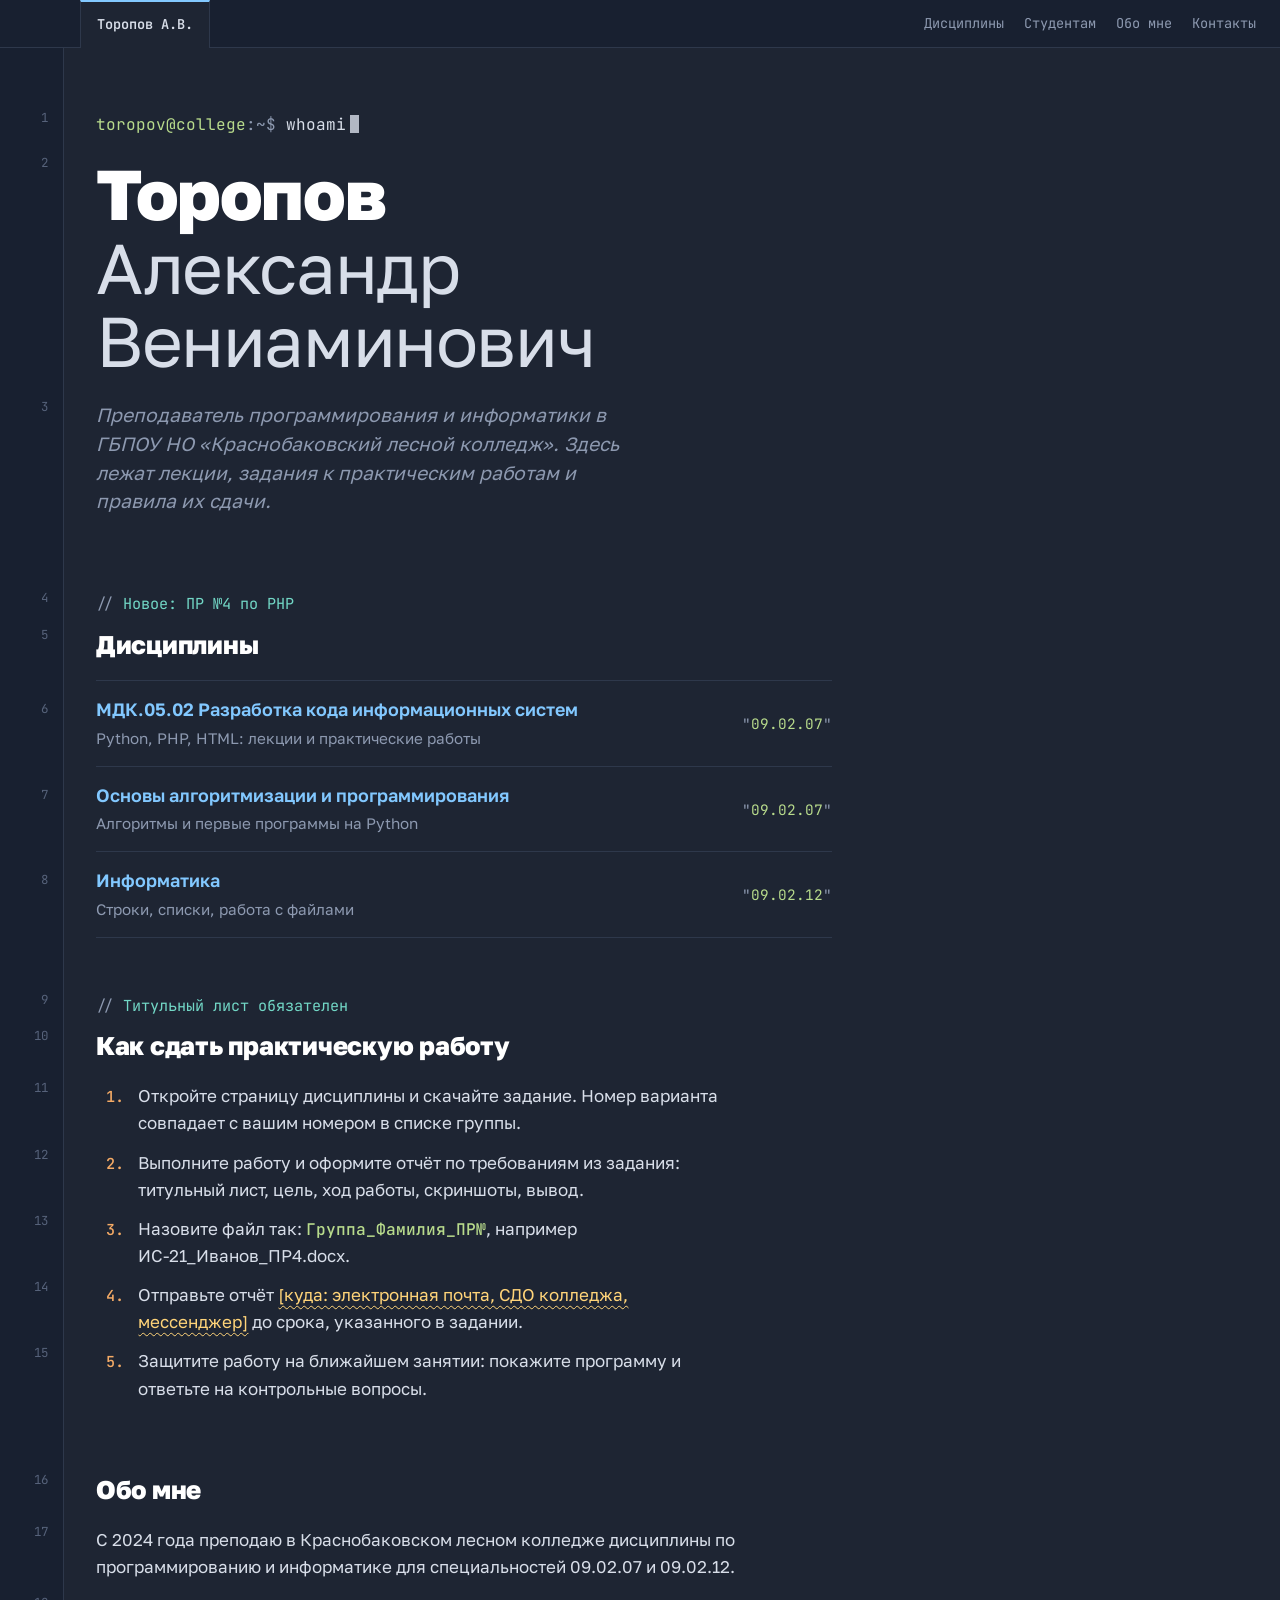
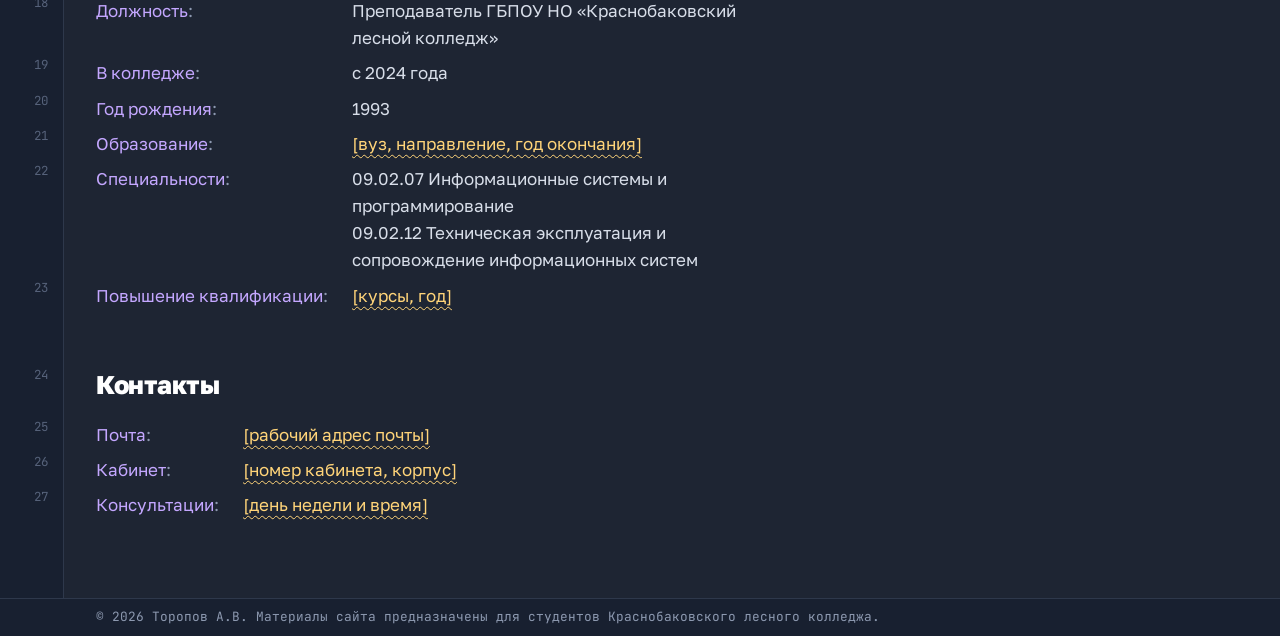
==== commit 8c7263d7: "Заполнен раздел «Обо мне»: колледж, стаж, специальности Название колледжа в шапке и подвале, год нач" ====
--- a/index.html
+++ b/index.html
@@ -4,7 +4,7 @@
   <meta charset="utf-8">
   <meta name="viewport" content="width=device-width, initial-scale=1">
   <title>Торопов Александр Вениаминович — преподаватель</title>
-  <meta name="description" content="Персональный сайт преподавателя Торопова А.В.: дисциплины, лекции, практические работы, правила сдачи и контакты.">
+  <meta name="description" content="Персональный сайт преподавателя Краснобаковского лесного колледжа Торопова А.В.: дисциплины, лекции, практические работы, правила сдачи и контакты.">
   <link rel="preconnect" href="https://fonts.googleapis.com">
   <link rel="preconnect" href="https://fonts.gstatic.com" crossorigin>
   <link rel="stylesheet" href="https://fonts.googleapis.com/css2?family=Golos+Text:wght@400;600;800&family=JetBrains+Mono:ital,wght@0,400;0,500;1,400&display=swap">
@@ -35,8 +35,8 @@
             <span class="given">Александр Вениаминович</span>
           </h1>
           <p class="role">
-            Преподаватель программирования и информатики,
-            <span class="todo">[полное название колледжа]</span>.
+            Преподаватель программирования и информатики
+            в ГБПОУ НО «Краснобаковский лесной колледж».
             Здесь лежат лекции, задания к практическим работам и правила их сдачи.
           </p>
         </section>
@@ -88,14 +88,19 @@
 
         <section class="section" id="about" aria-labelledby="about-h">
           <h2 id="about-h">Обо мне</h2>
-          <p class="todo">[Два-три предложения о себе: чем занимаетесь, что важно в вашей работе со студентами.]</p>
+          <p>С 2024 года преподаю в Краснобаковском лесном колледже дисциплины по программированию и информатике для специальностей 09.02.07 и 09.02.12.</p>
           <dl class="facts">
             <dt>Должность</dt>
-            <dd>Преподаватель</dd>
+            <dd>Преподаватель ГБПОУ НО «Краснобаковский лесной колледж»</dd>
+            <dt>В колледже</dt>
+            <dd>с 2024 года</dd>
+            <dt>Год рождения</dt>
+            <dd>1993</dd>
             <dt>Образование</dt>
             <dd class="todo">[вуз, направление, год окончания]</dd>
             <dt>Специальности</dt>
-            <dd>09.02.07, 09.02.12</dd>
+            <dd>09.02.07 Информационные системы и программирование<br>
+              09.02.12 Техническая эксплуатация и сопровождение информационных систем</dd>
             <dt>Повышение квалификации</dt>
             <dd class="todo">[курсы, год]</dd>
           </dl>
@@ -116,7 +121,7 @@
     </main>
 
     <footer class="foot">
-      © 2026 Торопов А.В. Материалы сайта предназначены для студентов колледжа.
+      © 2026 Торопов А.В. Материалы сайта предназначены для студентов Краснобаковского лесного колледжа.
     </footer>
   </div>
 
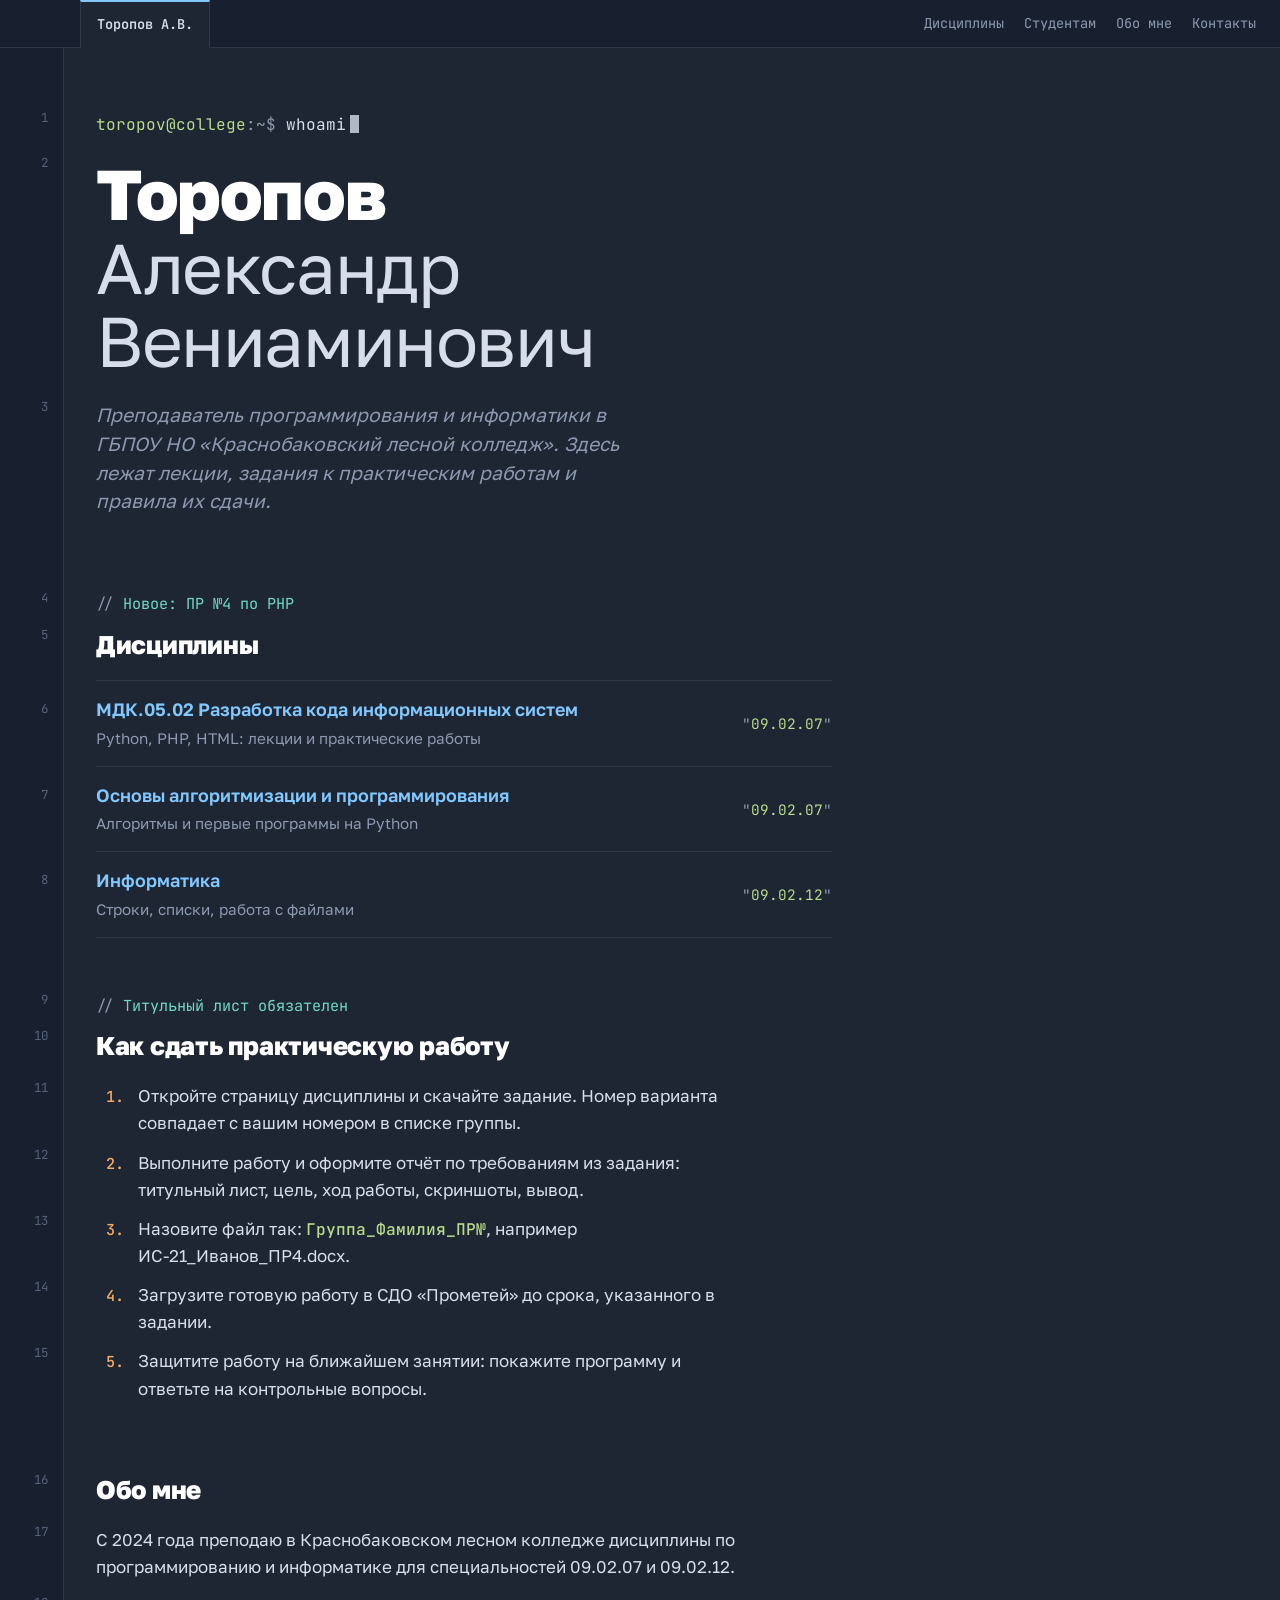
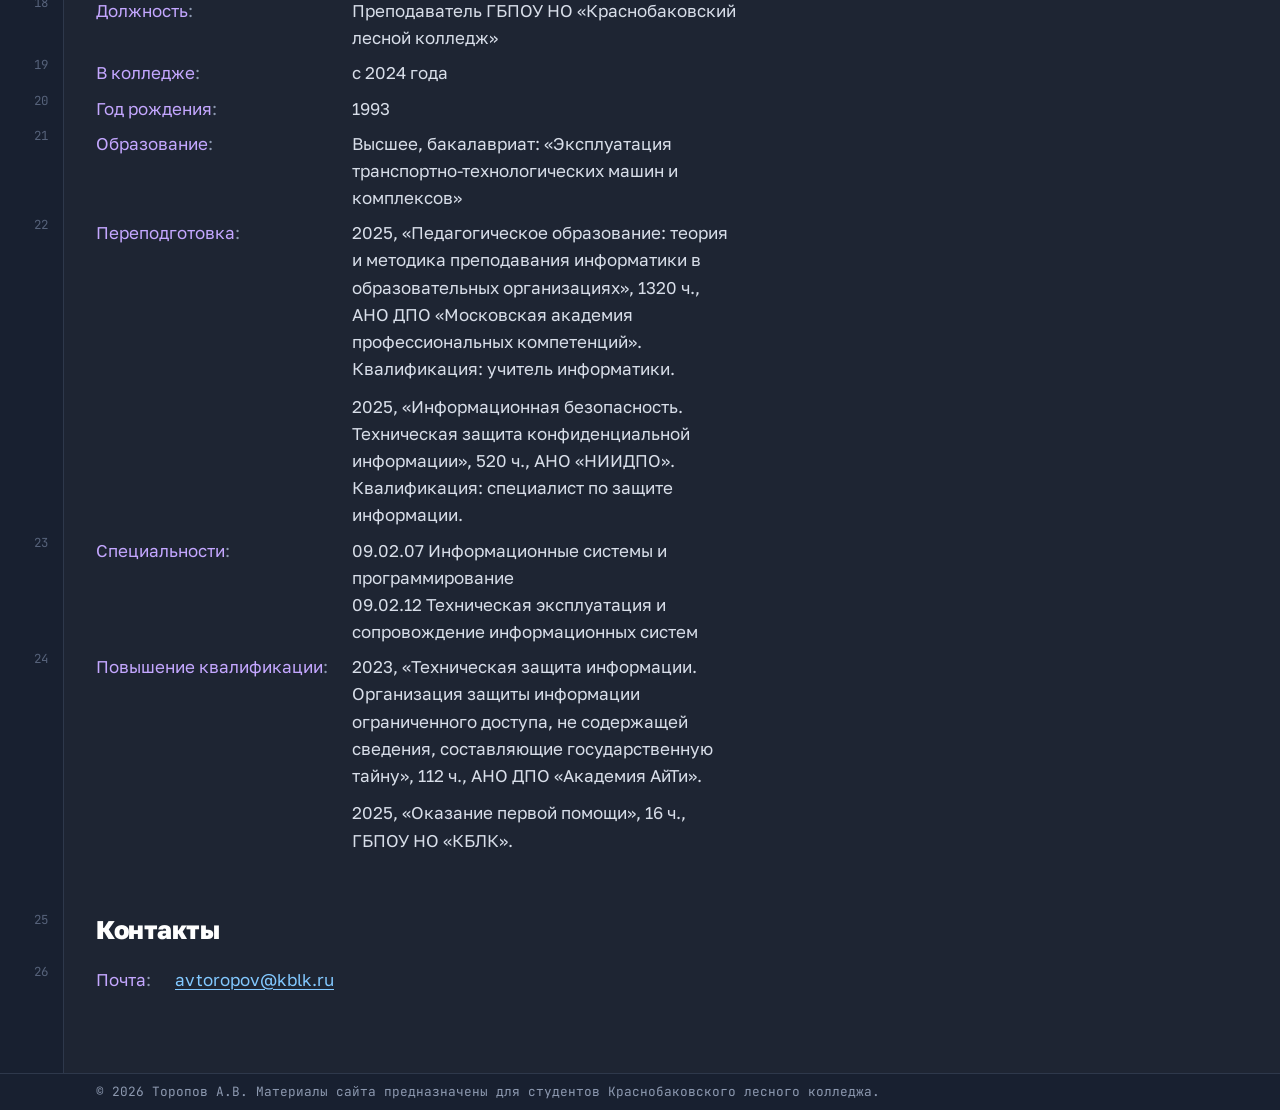
==== commit 3b58fe2f: "Образование, переподготовка, ПК, почта и СДО «Прометей» Данные об образовании и курсах взяты из «Пер" ====
--- a/index.html
+++ b/index.html
@@ -81,7 +81,7 @@
             <li>Откройте страницу дисциплины и скачайте задание. Номер варианта совпадает с вашим номером в списке группы.</li>
             <li>Выполните работу и оформите отчёт по требованиям из задания: титульный лист, цель, ход работы, скриншоты, вывод.</li>
             <li>Назовите файл так: <strong>Группа_Фамилия_ПР№</strong>, например ИС-21_Иванов_ПР4.docx.</li>
-            <li>Отправьте отчёт <span class="todo">[куда: электронная почта, СДО колледжа, мессенджер]</span> до срока, указанного в задании.</li>
+            <li>Загрузите готовую работу в СДО «Прометей» до срока, указанного в задании.</li>
             <li>Защитите работу на ближайшем занятии: покажите программу и ответьте на контрольные вопросы.</li>
           </ol>
         </section>
@@ -97,12 +97,24 @@
             <dt>Год рождения</dt>
             <dd>1993</dd>
             <dt>Образование</dt>
-            <dd class="todo">[вуз, направление, год окончания]</dd>
+            <dd>Высшее, бакалавриат: «Эксплуатация транспортно-технологических машин и комплексов»</dd>
+            <dt>Переподготовка</dt>
+            <dd>
+              <ul class="plain">
+                <li>2025, «Педагогическое образование: теория и методика преподавания информатики в образовательных организациях», 1320 ч., АНО ДПО «Московская академия профессиональных компетенций». Квалификация: учитель информатики.</li>
+                <li>2025, «Информационная безопасность. Техническая защита конфиденциальной информации», 520 ч., АНО «НИИДПО». Квалификация: специалист по защите информации.</li>
+              </ul>
+            </dd>
             <dt>Специальности</dt>
             <dd>09.02.07 Информационные системы и программирование<br>
               09.02.12 Техническая эксплуатация и сопровождение информационных систем</dd>
             <dt>Повышение квалификации</dt>
-            <dd class="todo">[курсы, год]</dd>
+            <dd>
+              <ul class="plain">
+                <li>2023, «Техническая защита информации. Организация защиты информации ограниченного доступа, не содержащей сведения, составляющие государственную тайну», 112 ч., АНО ДПО «Академия АйТи».</li>
+                <li>2025, «Оказание первой помощи», 16 ч., ГБПОУ НО «КБЛК».</li>
+              </ul>
+            </dd>
           </dl>
         </section>
 
@@ -110,11 +122,7 @@
           <h2 id="contacts-h">Контакты</h2>
           <dl class="facts">
             <dt>Почта</dt>
-            <dd><a class="todo" href="mailto:example@example.ru">[рабочий адрес почты]</a></dd>
-            <dt>Кабинет</dt>
-            <dd class="todo">[номер кабинета, корпус]</dd>
-            <dt>Консультации</dt>
-            <dd class="todo">[день недели и время]</dd>
+            <dd><a href="mailto:avtoropov@kblk.ru">avtoropov@kblk.ru</a></dd>
           </dl>
         </section>
       </div>
--- a/css/style.css
+++ b/css/style.css
@@ -256,6 +256,8 @@
 .facts dt { color: var(--kw); }
 .facts dt::after { content: ":"; color: var(--dim); }
 .facts dd { margin: 0; }
+.facts .plain { margin: 0; padding: 0; list-style: none; }
+.facts .plain li + li { margin-top: .6em; }
 
 /* Заглушки, которые нужно заменить: жёлтая волна, как предупреждение в редакторе */
 .todo {
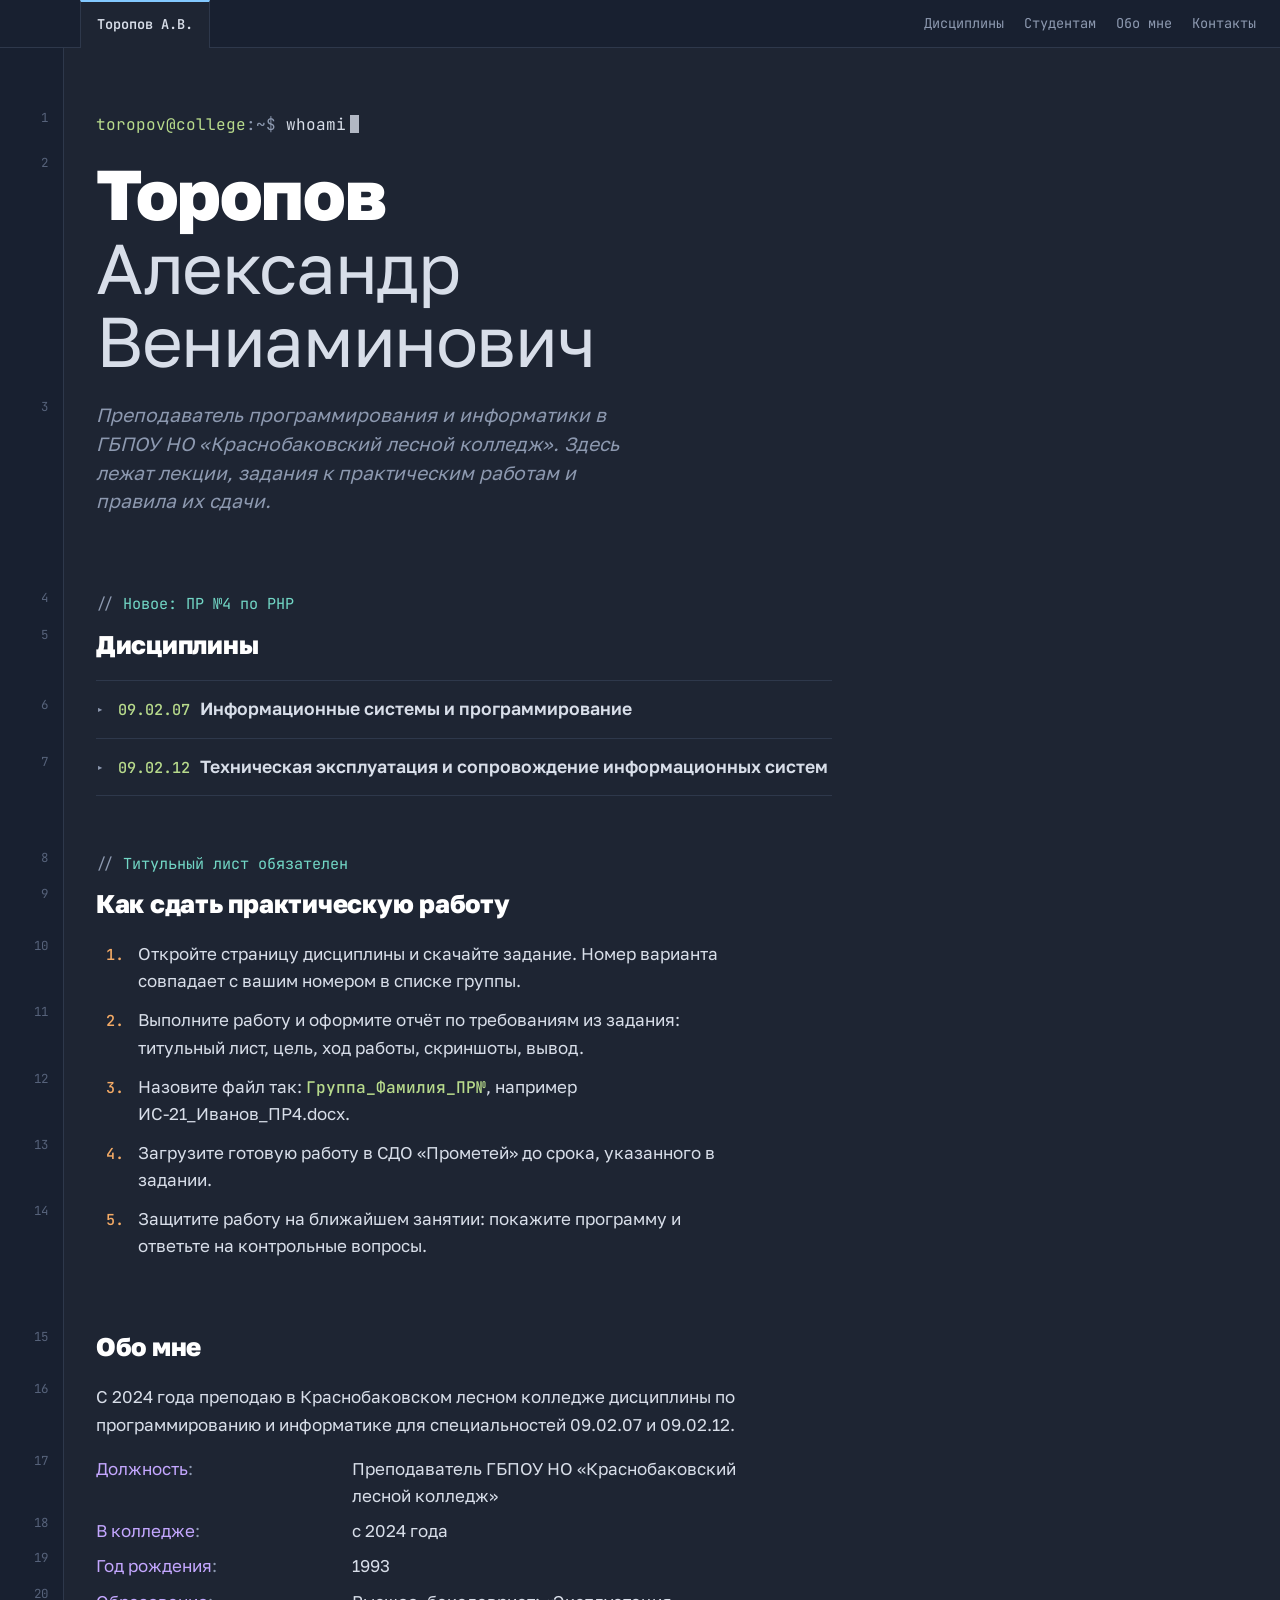
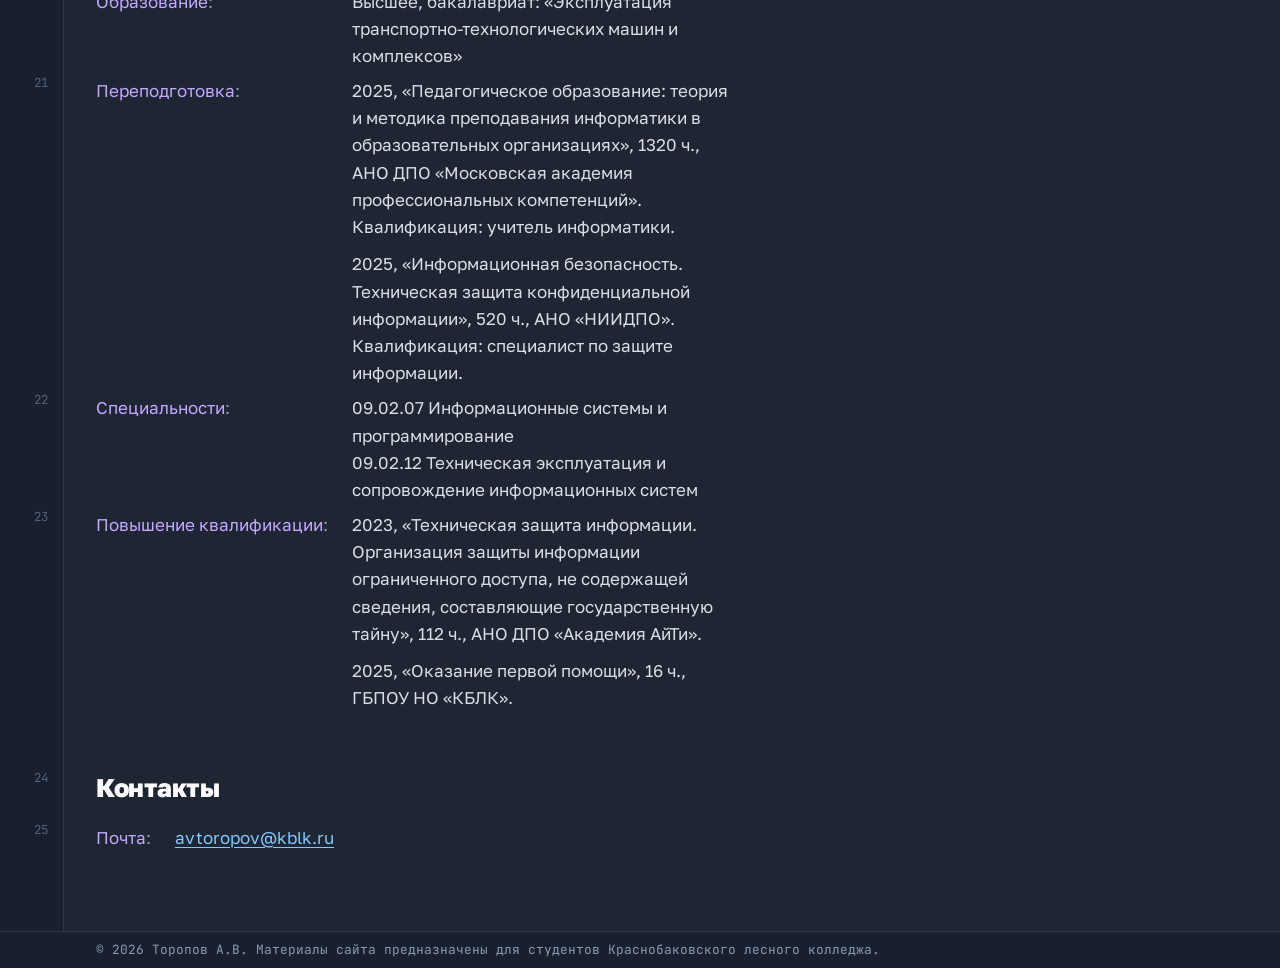
==== commit 2f42110d: "Вкладки специальностей и курсов на главной (черновик) 09.02.07: 1–4 курс, 09.02.12: 1–3 курс. Распре" ====
--- a/index.html
+++ b/index.html
@@ -47,29 +47,153 @@
       <div class="body">
         <section class="section" id="disciplines" aria-labelledby="disciplines-h">
           <h2 id="disciplines-h">Дисциплины</h2>
-          <ul class="subjects">
-            <li>
-              <a href="disciplines/mdk-05-02.html">
-                <h3>МДК.05.02 Разработка кода информационных систем</h3>
-                <span class="meta">Python, PHP, HTML: лекции и практические работы</span>
-                <span class="code">09.02.07</span>
-              </a>
-            </li>
-            <li>
-              <a href="disciplines/osnovy-algoritmizacii.html">
-                <h3>Основы алгоритмизации и программирования</h3>
-                <span class="meta">Алгоритмы и первые программы на Python</span>
-                <span class="code">09.02.07</span>
-              </a>
-            </li>
-            <li>
-              <a href="disciplines/informatika.html">
-                <h3>Информатика</h3>
-                <span class="meta">Строки, списки, работа с файлами</span>
-                <span class="code">09.02.12</span>
-              </a>
-            </li>
-          </ul>
+<div class="tree">
+            <details class="spec">
+              <summary><span class="chev" aria-hidden="true"></span><span class="code">09.02.07</span> Информационные системы и программирование</summary>
+              <details class="course">
+                <summary><span class="chev" aria-hidden="true"></span>1 курс</summary>
+                <ul class="subjects">
+                  <li>
+                    <a href="disciplines/informatika.html">
+                      <h3>Информатика</h3>
+                      <span class="meta">Строки, списки, работа с файлами</span>
+                    </a>
+                  </li>
+                  <li>
+                    <span class="nolink">
+                      <h3>Индивидуальный проект</h3>
+                      <span class="meta">страница появится</span>
+                    </span>
+                  </li>
+                </ul>
+              </details>
+              <details class="course">
+                <summary><span class="chev" aria-hidden="true"></span>2 курс</summary>
+                <ul class="subjects">
+                  <li>
+                    <a href="disciplines/osnovy-algoritmizacii.html">
+                      <h3>Основы алгоритмизации и программирования</h3>
+                      <span class="meta">Алгоритмы и первые программы на Python</span>
+                    </a>
+                  </li>
+                  <li>
+                    <span class="nolink">
+                      <h3>Основы проектирования баз данных</h3>
+                      <span class="meta">страница появится</span>
+                    </span>
+                  </li>
+                  <li>
+                    <span class="nolink">
+                      <h3>Стандартизация, сертификация и техническое документоведение</h3>
+                      <span class="meta">страница появится</span>
+                    </span>
+                  </li>
+                </ul>
+              </details>
+              <details class="course">
+                <summary><span class="chev" aria-hidden="true"></span>3 курс</summary>
+                <ul class="subjects">
+                  <li>
+                    <span class="nolink">
+                      <h3>МДК.02.01 Технология разработки программного обеспечения</h3>
+                      <span class="meta">страница появится</span>
+                    </span>
+                  </li>
+                  <li>
+                    <span class="nolink">
+                      <h3>МДК.02.02 Инструментальные средства разработки программного обеспечения</h3>
+                      <span class="meta">страница появится</span>
+                    </span>
+                  </li>
+                  <li>
+                    <span class="nolink">
+                      <h3>МДК.02.03 Математическое моделирование</h3>
+                      <span class="meta">страница появится</span>
+                    </span>
+                  </li>
+                  <li>
+                    <span class="nolink">
+                      <h3>МДК.03.01 Моделирование и анализ программного обеспечения</h3>
+                      <span class="meta">страница появится</span>
+                    </span>
+                  </li>
+                  <li>
+                    <span class="nolink">
+                      <h3>МДК.05.01 Проектирование и дизайн информационных систем</h3>
+                      <span class="meta">страница появится</span>
+                    </span>
+                  </li>
+                  <li>
+                    <a href="disciplines/mdk-05-02.html">
+                      <h3>МДК.05.02 Разработка кода информационных систем</h3>
+                      <span class="meta">Python, PHP, HTML: лекции и практические работы</span>
+                    </a>
+                  </li>
+                </ul>
+              </details>
+              <details class="course">
+                <summary><span class="chev" aria-hidden="true"></span>4 курс</summary>
+                <ul class="subjects">
+                  <li>
+                    <span class="nolink">
+                      <h3>МДК.06.01 Внедрение информационных систем</h3>
+                      <span class="meta">страница появится</span>
+                    </span>
+                  </li>
+                  <li>
+                    <span class="nolink">
+                      <h3>МДК.06.02 Инженерно-техническая поддержка сопровождения информационных систем</h3>
+                      <span class="meta">страница появится</span>
+                    </span>
+                  </li>
+                  <li>
+                    <span class="nolink">
+                      <h3>МДК.06.03 Устройство и функционирование информационной системы</h3>
+                      <span class="meta">страница появится</span>
+                    </span>
+                  </li>
+                  <li>
+                    <span class="nolink">
+                      <h3>МДК.07.02 Сертификация информационных систем</h3>
+                      <span class="meta">страница появится</span>
+                    </span>
+                  </li>
+                  <li>
+                    <span class="nolink">
+                      <h3>Учебная практика</h3>
+                      <span class="meta">страница появится</span>
+                    </span>
+                  </li>
+                </ul>
+              </details>
+            </details>
+            <details class="spec">
+              <summary><span class="chev" aria-hidden="true"></span><span class="code">09.02.12</span> Техническая эксплуатация и сопровождение информационных систем</summary>
+              <details class="course">
+                <summary><span class="chev" aria-hidden="true"></span>1 курс</summary>
+                <ul class="subjects">
+                  <li>
+                    <a href="disciplines/informatika.html">
+                      <h3>Информатика</h3>
+                      <span class="meta">Строки, списки, работа с файлами</span>
+                    </a>
+                  </li>
+                </ul>
+              </details>
+              <details class="course">
+                <summary><span class="chev" aria-hidden="true"></span>2 курс</summary>
+                <ul class="subjects">
+                  <li><span class="nolink empty"><span class="meta">дисциплины появятся позже</span></span></li>
+                </ul>
+              </details>
+              <details class="course">
+                <summary><span class="chev" aria-hidden="true"></span>3 курс</summary>
+                <ul class="subjects">
+                  <li><span class="nolink empty"><span class="meta">дисциплины появятся позже</span></span></li>
+                </ul>
+              </details>
+            </details>
+          </div>
         </section>
       </div>
 
--- a/css/style.css
+++ b/css/style.css
@@ -104,13 +104,13 @@
 .body { grid-column: 2; }
 
 /* Номера строк. Каждый блок текста — «строка» файла. */
-.date, .name, .role, h2, .section > p, .subjects a, .steps li, .facts dt,
+.date, .name, .role, h2, .section > p, .subjects a, .subjects .nolink, .tree summary, .steps li, .facts dt,
 .note, .crumbs, .page-title, .page-lead, .works li {
   --lh: 1lh;
   counter-increment: ln;
 }
 .date::before, .name::before, .role::before, h2::before, .section > p::before,
-.subjects a::before, .steps li::before, .facts dt::before, .note::before,
+.subjects a::before, .subjects .nolink::before, .tree summary::before, .steps li::before, .facts dt::before, .note::before,
 .crumbs::before, .page-title::before, .page-lead::before, .works li::before {
   content: counter(ln);
   position: absolute;
@@ -246,6 +246,46 @@
 }
 .subjects .code::before, .subjects .code::after { content: "\""; color: var(--dim); }
 
+/* Дерево специальностей и курсов — сворачиваемые блоки, как в редакторе.
+   Пока блок свёрнут, его строки не нумеруются: номера пересчитываются при раскрытии. */
+.tree { border-top: 1px solid var(--rule); }
+.tree summary {
+  --lh: 1.6em;
+  display: flex;
+  align-items: baseline;
+  gap: 10px;
+  padding: 14px 0;
+  cursor: pointer;
+  list-style: none;
+  border-bottom: 1px solid var(--rule);
+}
+.tree summary::-webkit-details-marker { display: none; }
+.tree summary:hover { color: #fff; }
+.chev {
+  flex: none;
+  width: .9em;
+  font: 400 .85rem var(--font-code);
+  color: var(--dim);
+}
+.chev::before { content: "▸"; }
+details[open] > summary .chev::before { content: "▾"; }
+.spec > summary { font-weight: 600; font-size: 1.1rem; color: var(--text); }
+.spec > summary .code { font: 500 .95rem var(--font-code); color: var(--str); white-space: nowrap; }
+.course { margin-left: 20px; border-left: 1px solid var(--rule); padding-left: 16px; }
+.course > summary { font: 500 .95rem var(--font-code); color: var(--kw); padding: 10px 0; }
+.course .subjects { border-top: 0; }
+.course .subjects li:last-child { border-bottom: 0; }
+.subjects .nolink {
+  --lh: calc(1.12rem * 1.35);
+  display: grid;
+  gap: 4px;
+  padding: 16px 0;
+}
+.subjects .nolink h3 { color: var(--text); font-weight: 400; }
+.subjects .nolink .meta { font: italic 400 .85rem var(--font-code); }
+.subjects .nolink .meta::before { content: "// "; }
+.subjects .nolink.empty { --lh: 1.4em; padding: 12px 0; }
+
 /* Правила для студентов — это и правда последовательность шагов */
 .steps { margin: 0; padding-left: 2.2em; max-width: 40rem; }
 .steps li { margin-bottom: .7em; padding-left: .3em; }
@@ -341,7 +381,7 @@
   .home { padding: 10px 12px; }
   .foot { padding-right: 18px; }
   .date::before, .name::before, .role::before, h2::before, .section > p::before,
-  .subjects a::before, .steps li::before, .facts dt::before, .note::before,
+  .subjects a::before, .subjects .nolink::before, .tree summary::before, .steps li::before, .facts dt::before, .note::before,
   .crumbs::before, .page-title::before, .page-lead::before, .works li::before {
     padding-right: 8px;
     font-size: .68rem;
@@ -352,6 +392,8 @@
   .date { font-size: .9rem; }
   .name { margin-top: 16px; }
   .subjects .code { font-size: .8rem; }
+  .course { margin-left: 4px; padding-left: 12px; }
+  .spec > summary { font-size: 1rem; flex-wrap: wrap; }
   .works li { grid-template-columns: 3.5rem minmax(0, 1fr); }
   .works .files, .works .soon { grid-column: 2; }
   .works li:has(> .num:empty) { grid-template-columns: minmax(0, 1fr); }
